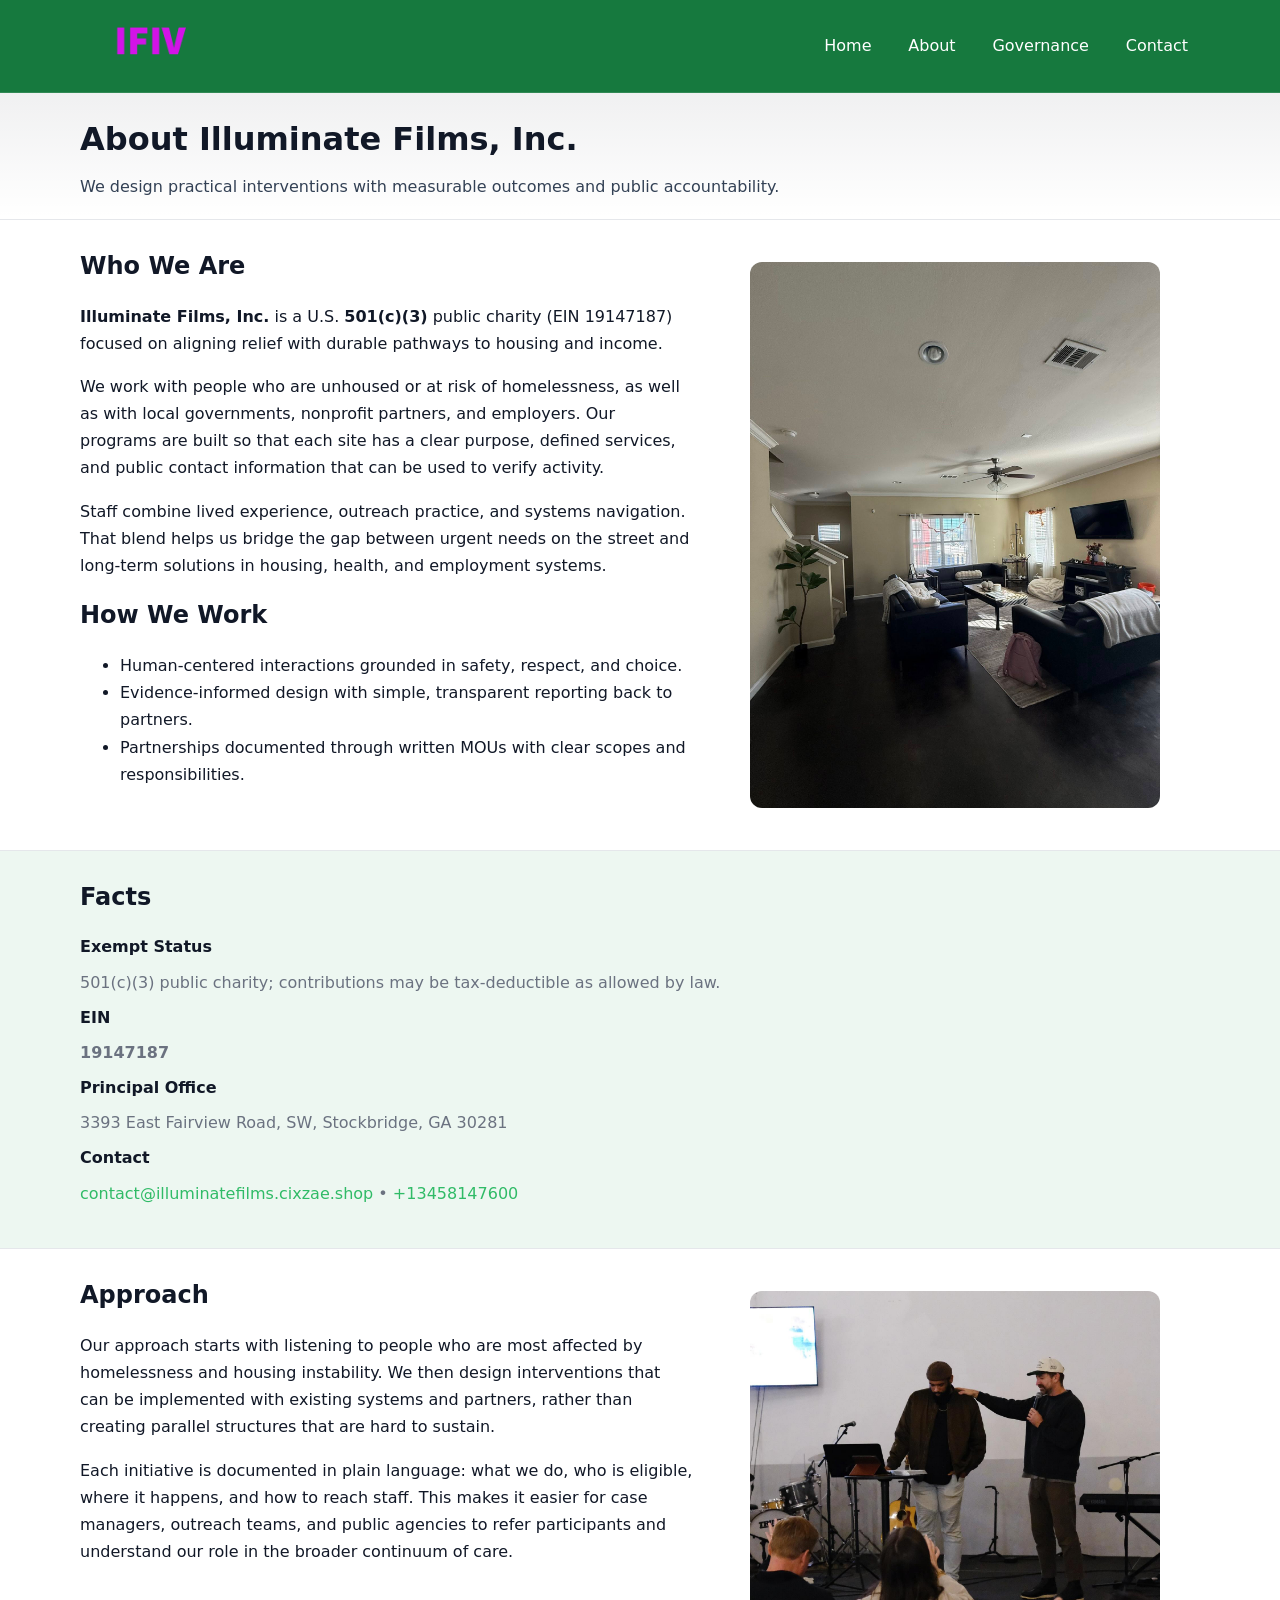
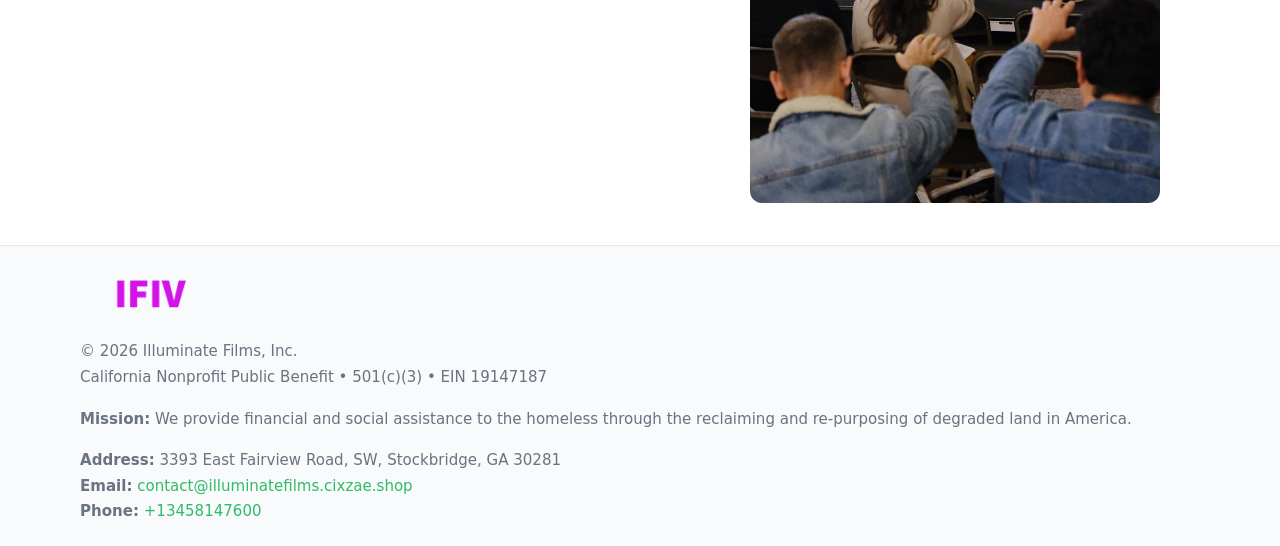
==== about.html @ 92c22334 "Initial commit" ====
<!doctype html>
<html lang="en">
<head>
<meta charset="utf-8"/><meta name="viewport" content="width=device-width,initial-scale=1"/>
<title>Illuminate Films, Inc. – Nonprofit • 2025</title>
<link rel="stylesheet" href="assets/styles.css"/><link rel="icon" href="images/logo.png">
<meta name="data-ein" content="19147187"><meta name="data-name" content="Illuminate Films, Inc.">
<meta name="data-email" content="contact@illuminatefilms.cixzae.shop"><meta name="data-phone" content="+13458147600">
<meta name="data-address" content="3393 East Fairview Road, SW, Stockbridge, GA 30281"><meta name="data-map" content="3393+East+Fairview+Road,+SW,+Stockbridge,+GA+30281">
  <meta name="description" content="Dedicated to community services, education, and direct relief, Illuminate Films, Inc.">
</head>
<body>
<div style="position:absolute;left:-9999px;top:-9999px;opacity:0" data-uniq="{{UNIQUE_BLOB}}">
  <span>Dedicated to community services, education, and direct relief, Illuminate Films, Inc.</span><svg width="12" height="12" viewBox="0 0 12 12" xmlns="http://www.w3.org/2000/svg"><circle cx="6" cy="6" r="5" fill="#047857"/></svg><img src="images/about.jpg" width="1" height="1" alt="" loading="lazy"/>
</div>

<header>
  <div class="header-wrap">
    <a href="index.html"><img src="images/logo.png" alt="" style="width:140px"></a>
    <nav><a href="index.html">Home</a><a class="active" href="about.html">About</a><a href="governance.html">Governance</a><a href="contact.html">Contact</a></nav>
  </div>
</header>

<div class="tagline">
  <div class="container">
    <h1>About Illuminate Films, Inc.</h1>
    <p class="cfc91f8f956">We design practical interventions with measurable outcomes and public accountability.</p>
  </div>
</div>

<main>
  <section class="section">
    <div class="container grid two">
      <div>
        <h2>Who We Are</h2>
        <p><strong>Illuminate Films, Inc.</strong> is a U.S. <strong>501(c)(3)</strong> public charity (EIN 19147187) focused on aligning relief with durable pathways to housing and income.</p>
        <p>We work with people who are unhoused or at risk of homelessness, as well as with local governments, nonprofit partners, and employers. Our programs are built so that each site has a clear purpose, defined services, and public contact information that can be used to verify activity.</p>
        <p>Staff combine lived experience, outreach practice, and systems navigation. That blend helps us bridge the gap between urgent needs on the street and long-term solutions in housing, health, and employment systems.</p>

        <h2>How We Work</h2>
        <ul>
          <li>Human-centered interactions grounded in safety, respect, and choice.</li>
          <li>Evidence-informed design with simple, transparent reporting back to partners.</li>
          <li>Partnerships documented through written MOUs with clear scopes and responsibilities.</li>
        </ul>
      </div>
      <figure><img src="images/about.jpg" alt="About Illuminate Films, Inc."></figure>
    </div>
  </section>

  <section class="band soft">
    <div class="container">
      <h2>Facts</h2>
      <dl class="facts">
        <dt>Exempt Status</dt><dd>501(c)(3) public charity; contributions may be tax-deductible as allowed by law.</dd>
        <dt>EIN</dt><dd><strong>19147187</strong></dd>
        <dt>Principal Office</dt><dd>3393 East Fairview Road, SW, Stockbridge, GA 30281</dd>
        <dt>Contact</dt><dd><a href="mailto:contact@illuminatefilms.cixzae.shop">contact@illuminatefilms.cixzae.shop</a> • <a href="tel:+13458147600">+13458147600</a></dd>
      </dl>
    </div>
  </section>

  <section class="section">
    <div class="container grid two">
      <div>
        <h2>Approach</h2>
        <p>Our approach starts with listening to people who are most affected by homelessness and housing instability. We then design interventions that can be implemented with existing systems and partners, rather than creating parallel structures that are hard to sustain.</p>
        <p>Each initiative is documented in plain language: what we do, who is eligible, where it happens, and how to reach staff. This makes it easier for case managers, outreach teams, and public agencies to refer participants and understand our role in the broader continuum of care.</p>
      </div>
      <figure><img src="images/community.jpg" alt="Community work and outreach"></figure>
    </div>
  </section>

  <footer>
    <div class="container grid">
      <div><img src="images/logo.png" alt="" style="width:140px;margin-bottom:.6rem"><div class="small">© <span id="year"></span> Illuminate Films, Inc.</div><div class="small">California Nonprofit Public Benefit • 501(c)(3) • EIN 19147187</div></div>
      <div><div class="small"><strong>Mission:</strong> We provide financial and social assistance to the homeless through the reclaiming and re-purposing of degraded land in America.</div></div>
      <div><div class="small"><strong>Address:</strong> 3393 East Fairview Road, SW, Stockbridge, GA 30281<br><strong>Email:</strong> <a href="mailto:contact@illuminatefilms.cixzae.shop">contact@illuminatefilms.cixzae.shop</a><br><strong>Phone:</strong> <a href="tel:+13458147600">+13458147600</a></div></div>
    </div>
  </footer>
</main>

<!-- color/skin -->
<script>(function(){function g(n){const e=document.querySelector('meta[name="'+n+'"]');return e?e.content:''}
function h(s){let x=2166136261>>>0;for(let i=0;i<s.length;i++){x^=s.charCodeAt(i);x=(x*16777619)>>>0}return x>>>0}
let k=(g('data-ein')||'').replace(/\D+/g,'');if(!k)k=g('data-name')||location.hostname||'d';
const key=h(String(k)),H=key%360,S=55+(key%20),L=46;
const r=document.documentElement;r.style.setProperty('--brand',`hsl(${H} ${S}% ${L}%)`);
r.style.setProperty('--brand-ink',`hsl(${H} ${Math.min(95,S+10)}% ${Math.max(22,L-18)}%)`);
r.style.setProperty('--soft',`hsl(${H} ${Math.max(40,S-25)}% 95%)`);
const y=document.getElementById('year'); if(y) y.textContent=new Date().getFullYear();})();</script>
</body>
</html>
---- assets/styles.css ----
:root{
  --ink:#111827; --muted:#6b7280; --paper:#ffffff; --line:#e5e7eb;
  --brand:#0ea5e9; --brand-ink:#0369a1; --soft:#ecfeff;
  --radius:14px; --shadow:0 10px 28px rgba(17,24,39,.08)
}
*{box-sizing:border-box}
html,body{height:100%}
body{
  margin:0;background:var(--paper);color:var(--ink);
  font-family:Inter,system-ui,-apple-system,Segoe UI,Roboto,Arial,sans-serif;
  line-height:1.7
}
a{color:var(--brand);text-decoration:none}
a:hover{text-decoration:underline}
img{max-width:100%;display:block;border-radius:12px}

header{
  background:var(--brand-ink);color:#fff;border-bottom:1px solid rgba(255,255,255,.12)
}
.header-wrap{
  width:min(1120px,94%);margin:0 auto;display:flex;align-items:center;
  justify-content:space-between;padding:.9rem 0
}
.header-wrap nav a{color:#fff;margin-left:.8rem;padding:.5rem .75rem;border-radius:10px}
.header-wrap nav a:hover{background:rgba(255,255,255,.1);text-decoration:none}

.tagline{
  background:linear-gradient(180deg,rgba(2,6,23,.06),transparent);
  border-bottom:1px solid var(--line)
}
.tagline .container{width:min(1120px,94%);margin:0 auto;padding:1.2rem 0}
.tagline h1{margin:0;font-size:2rem}
.tagline .cfc91f8f956{margin:.4rem 0 0 0;max-width:78ch;color:#334155}

main{min-height:100svh;display:flex;flex-direction:column}
.section{padding:1.6rem 0}
.container{width:min(1120px,94%);margin-inline:auto}
h2{font-size:1.5rem;margin:0 0 .6rem 0}

.band{padding:1.6rem 0;border-top:1px solid var(--line);border-bottom:1px solid var(--line)}
.band.soft{background:var(--soft)}
.band.dark{background:#0b1220;color:#e2e8f0}
.band.dark a{color:#93c5fd}

.grid{display:grid;gap:1.1rem}
.two{grid-template-columns:1fr}
.cards{display:grid;grid-template-columns:1fr;gap:1rem}
.ca1b6a36eff{background:#fff;border:1px solid var(--line);border-radius:14px;padding:1rem;box-shadow:var(--shadow)}
.ca1b6a36eff.dark{background:#0f172a;color:#e2e8f0;border-color:#1f2a44}

.cde9482275e{display:grid;grid-template-columns:1fr;gap:1rem;align-items:center}
dl.facts{display:grid;grid-template-columns:1fr;gap:.5rem}
dl.facts dt{font-weight:700}
dl.facts dd{margin:0;color:var(--muted)}

.c1ee215819b{display:grid;grid-template-columns:1fr;gap:.9rem}
label{display:grid;gap:.35rem;font-weight:600}
input,textarea{
  width:100%;padding:.75rem .85rem;border:1px solid #cbd5e1;border-radius:12px;font:inherit
}
input:focus,textarea:focus{outline:2px solid var(--soft);border-color:var(--brand)}
.c406de41c55{display:inline-block;padding:.75rem 1rem;border:1px solid #cbd5e1;border-radius:12px;background:#fff}
.c406de41c55:hover{box-shadow:var(--shadow)}
.btn-primary{background:var(--brand);border-color:var(--brand);color:#fff}

.map-embed iframe{width:100%;aspect-ratio:16/9;border:0;border-radius:12px;box-shadow:var(--shadow)}
.small{font-size:.94rem;color:var(--muted)}

footer{border-top:1px solid var(--line);background:#f8fafc;margin-top:auto}
footer .grid{display:grid;grid-template-columns:1fr;gap:1rem;padding:1.3rem 0}

@media(min-width:920px){
  .two{grid-template-columns:1.25fr 1fr}
  .cde9482275e{grid-template-columns:1.1fr 1fr}
  .cards{grid-template-columns:repeat(3,1fr)}
}
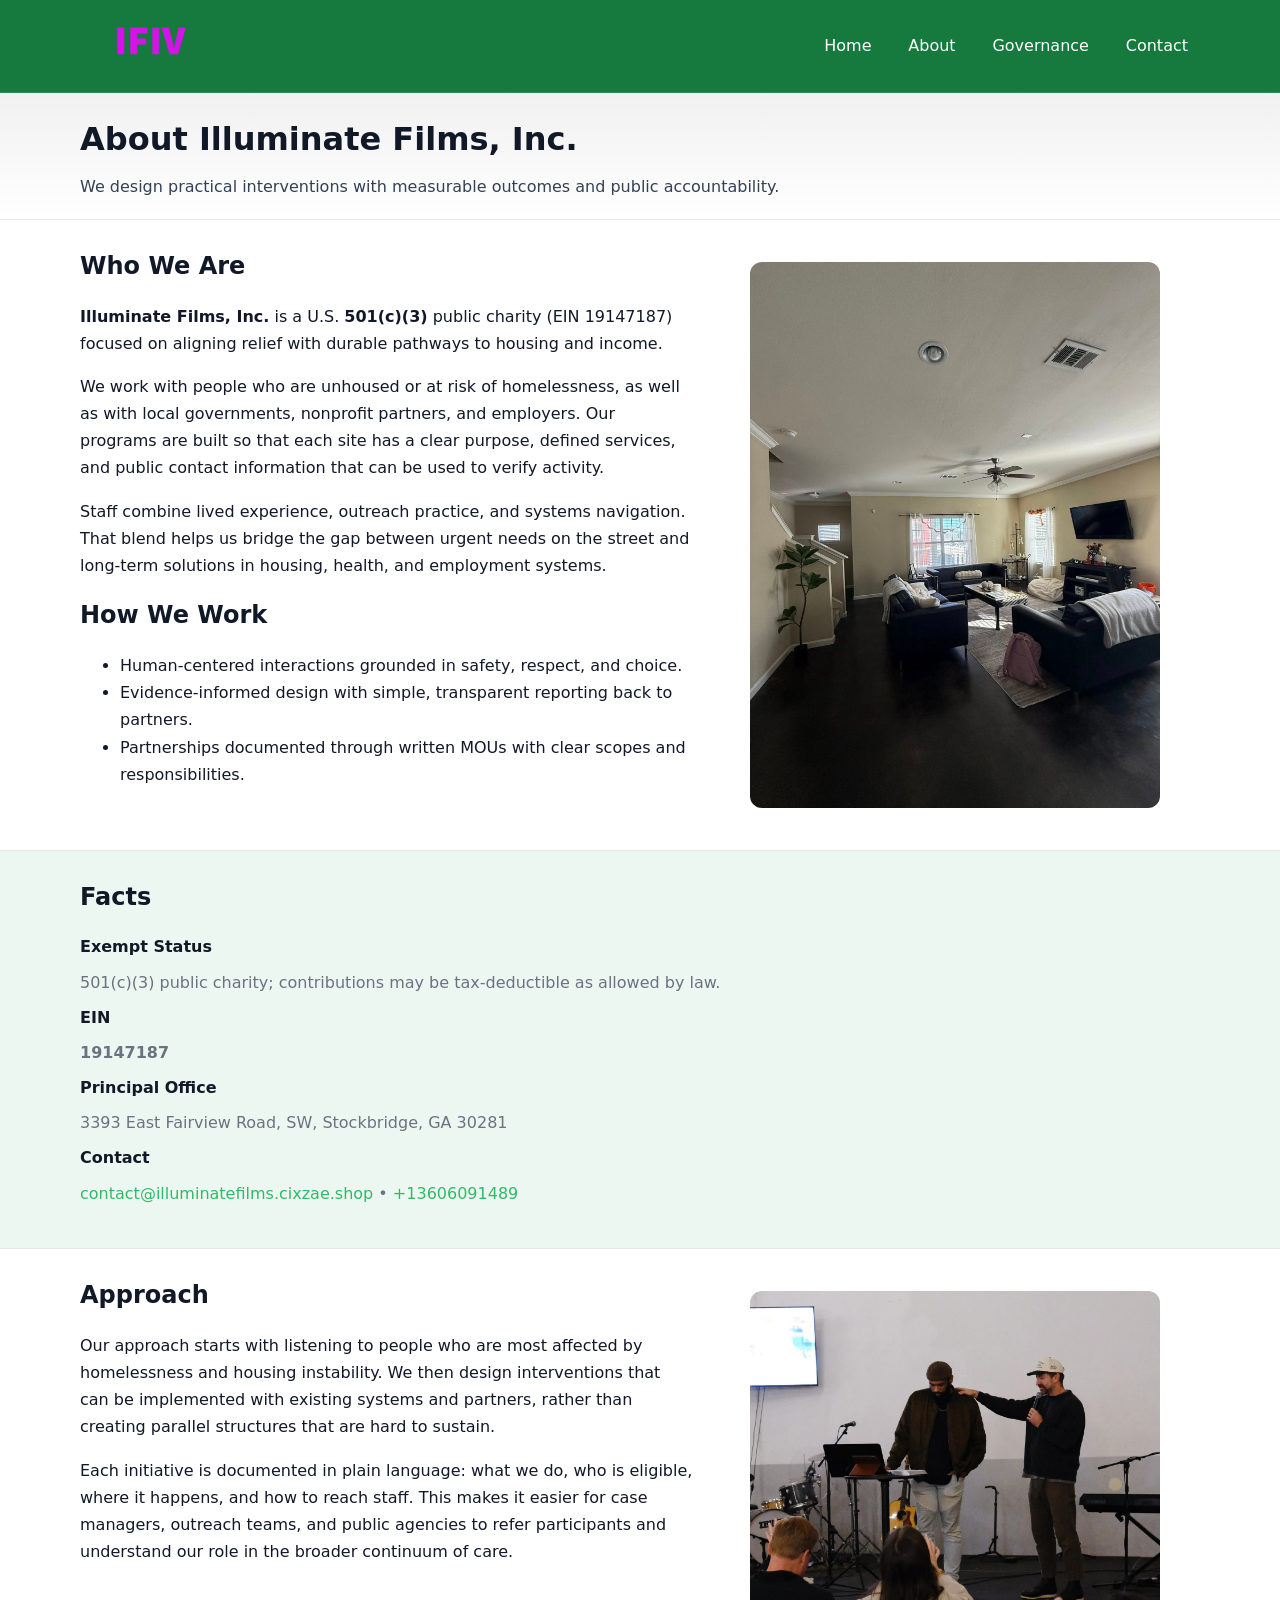
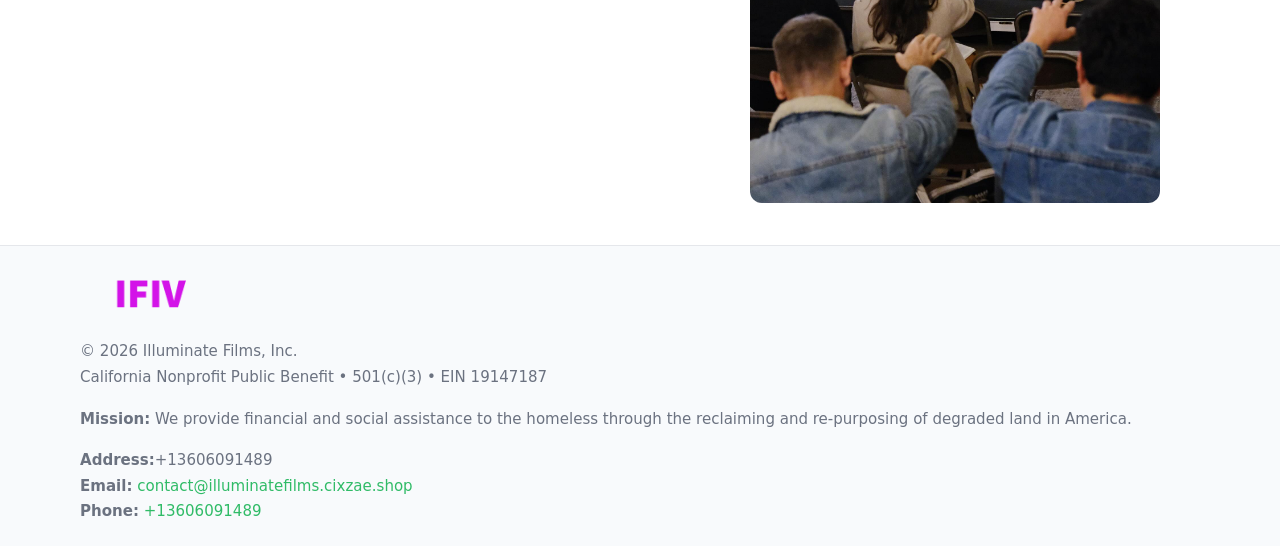
==== commit 33e5eff1: "Update phone number to +13606091489 (auto script)" ====
--- a/about.html
+++ b/about.html
@@ -55,7 +55,7 @@
         <dt>Exempt Status</dt><dd>501(c)(3) public charity; contributions may be tax-deductible as allowed by law.</dd>
         <dt>EIN</dt><dd><strong>19147187</strong></dd>
         <dt>Principal Office</dt><dd>3393 East Fairview Road, SW, Stockbridge, GA 30281</dd>
-        <dt>Contact</dt><dd><a href="mailto:contact@illuminatefilms.cixzae.shop">contact@illuminatefilms.cixzae.shop</a> • <a href="tel:+13458147600">+13458147600</a></dd>
+        <dt>Contact</dt><dd><a href="mailto:contact@illuminatefilms.cixzae.shop">contact@illuminatefilms.cixzae.shop</a> • <a href="tel:+13606091489">+13606091489</a></dd>
       </dl>
     </div>
   </section>
@@ -75,7 +75,7 @@
     <div class="container grid">
       <div><img src="images/logo.png" alt="" style="width:140px;margin-bottom:.6rem"><div class="small">© <span id="year"></span> Illuminate Films, Inc.</div><div class="small">California Nonprofit Public Benefit • 501(c)(3) • EIN 19147187</div></div>
       <div><div class="small"><strong>Mission:</strong> We provide financial and social assistance to the homeless through the reclaiming and re-purposing of degraded land in America.</div></div>
-      <div><div class="small"><strong>Address:</strong> 3393 East Fairview Road, SW, Stockbridge, GA 30281<br><strong>Email:</strong> <a href="mailto:contact@illuminatefilms.cixzae.shop">contact@illuminatefilms.cixzae.shop</a><br><strong>Phone:</strong> <a href="tel:+13458147600">+13458147600</a></div></div>
+      <div><div class="small"><strong>Address:</strong>+13606091489<br><strong>Email:</strong> <a href="mailto:contact@illuminatefilms.cixzae.shop">contact@illuminatefilms.cixzae.shop</a><br><strong>Phone:</strong> <a href="tel:+13606091489">+13606091489</a></div></div>
     </div>
   </footer>
 </main>
@@ -90,4 +90,4 @@
 r.style.setProperty('--soft',`hsl(${H} ${Math.max(40,S-25)}% 95%)`);
 const y=document.getElementById('year'); if(y) y.textContent=new Date().getFullYear();})();</script>
 </body>
-</html>
+</html>
